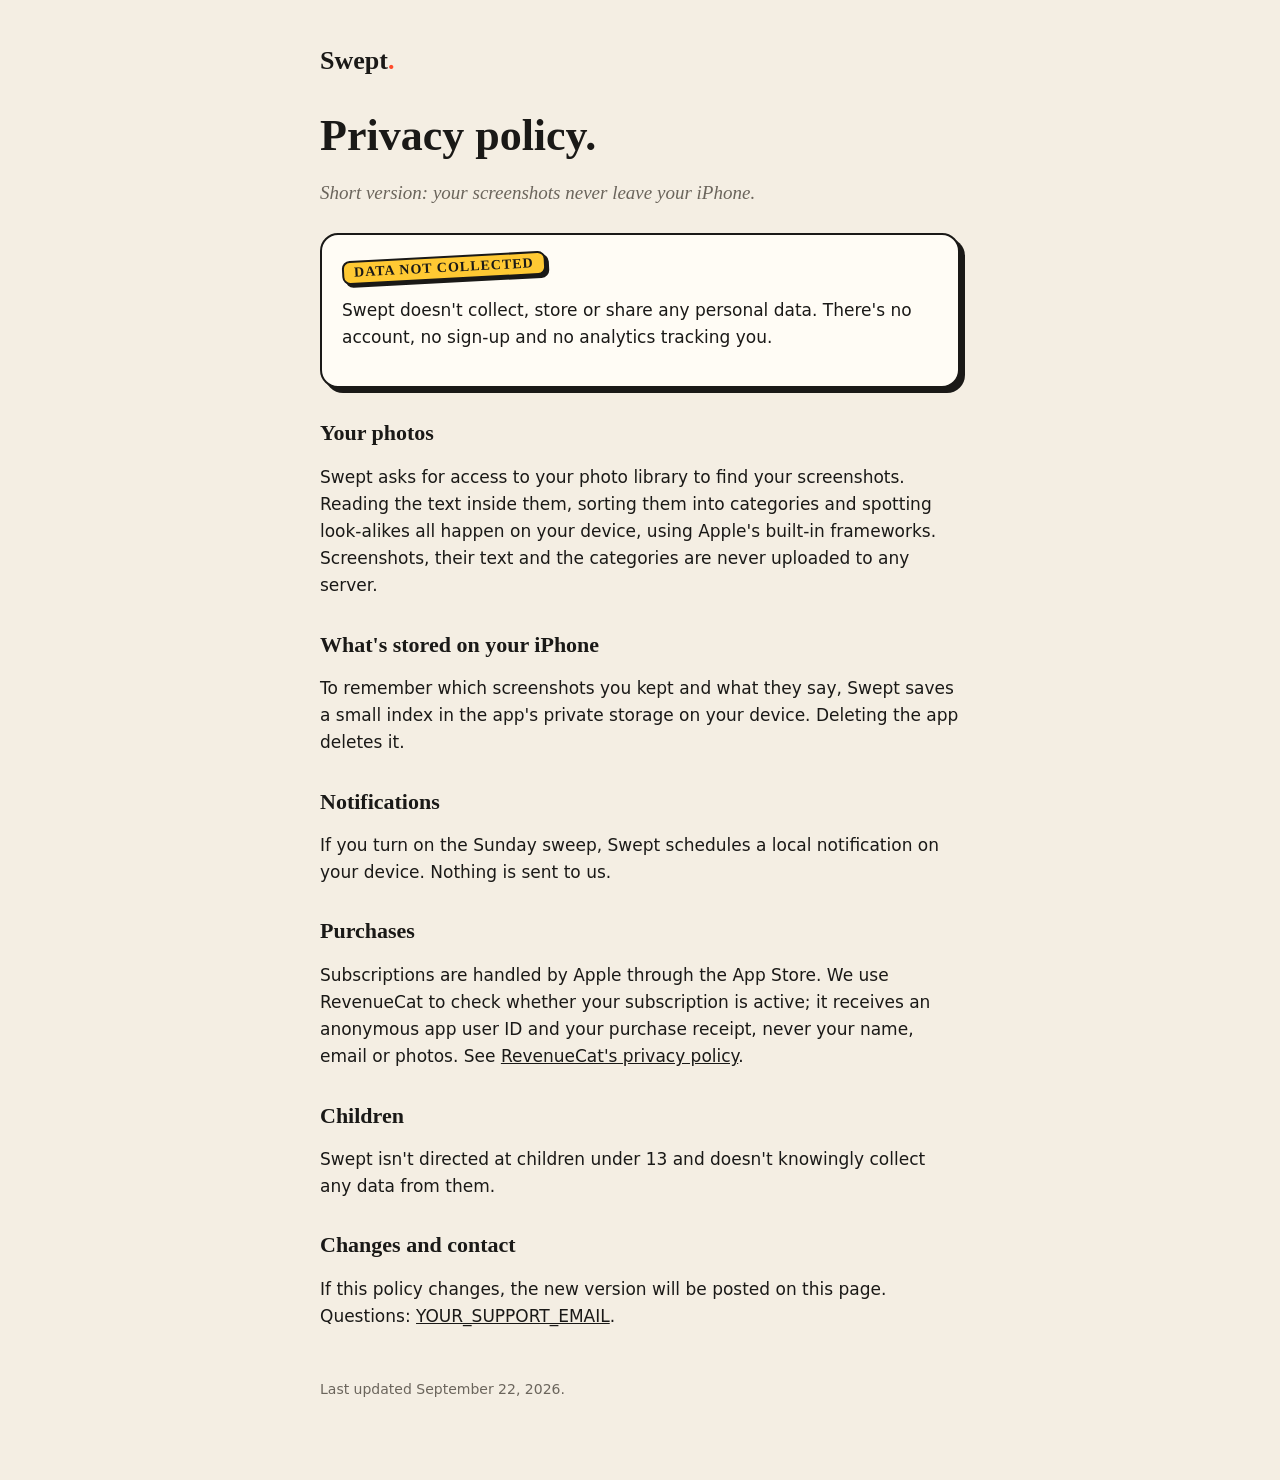
==== privacy.html @ 30696400 "Add Swept landing, privacy and support pages" ====
<!doctype html>
<html lang="en">
<head>
<meta charset="utf-8"><meta name="viewport" content="width=device-width, initial-scale=1">
<title>Swept Privacy Policy</title>
<link rel="stylesheet" href="style.css">
</head>
<body><main>
<a class="mark" href="index.html">Swept<span>.</span></a>
<h1>Privacy policy.</h1>
<p class="lede">Short version: your screenshots never leave your iPhone.</p>

<div class="card"><span class="stamp">DATA NOT COLLECTED</span>
<p>Swept doesn't collect, store or share any personal data. There's no account, no sign-up and no analytics tracking you.</p></div>

<h2>Your photos</h2>
<p>Swept asks for access to your photo library to find your screenshots. Reading the text inside them, sorting them into categories and spotting look-alikes all happen on your device, using Apple's built-in frameworks. Screenshots, their text and the categories are never uploaded to any server.</p>

<h2>What's stored on your iPhone</h2>
<p>To remember which screenshots you kept and what they say, Swept saves a small index in the app's private storage on your device. Deleting the app deletes it.</p>

<h2>Notifications</h2>
<p>If you turn on the Sunday sweep, Swept schedules a local notification on your device. Nothing is sent to us.</p>

<h2>Purchases</h2>
<p>Subscriptions are handled by Apple through the App Store. We use RevenueCat to check whether your subscription is active; it receives an anonymous app user ID and your purchase receipt, never your name, email or photos. See <a href="https://www.revenuecat.com/privacy">RevenueCat's privacy policy</a>.</p>

<h2>Children</h2>
<p>Swept isn't directed at children under 13 and doesn't knowingly collect any data from them.</p>

<h2>Changes and contact</h2>
<p>If this policy changes, the new version will be posted on this page. Questions: <a href="mailto:YOUR_SUPPORT_EMAIL">YOUR_SUPPORT_EMAIL</a>.</p>

<footer>Last updated September 22, 2026.</footer>
</main></body></html>
---- style.css ----
:root { --paper:#F4EEE3; --card:#FFFCF5; --ink:#1A1917; --soft:#6B655C; --tomato:#FF4B2B; --sun:#FFC933; }
@media (prefers-color-scheme: dark) { :root { --paper:#161412; --card:#221F1B; --ink:#F3EEE6; --soft:#A39C91; } }
* { box-sizing: border-box; }
body { margin:0; background:var(--paper); color:var(--ink); font: 17px/1.6 -apple-system, system-ui, sans-serif; }
main { max-width: 680px; margin: 0 auto; padding: 48px 20px 80px; }
.mark { font: 900 26px/1 "New York", Georgia, serif; text-decoration:none; color:var(--ink); }
.mark span { color: var(--tomato); }
h1 { font: 900 44px/1.05 "New York", Georgia, serif; margin: 36px 0 8px; }
h2 { font: 800 22px/1.2 "New York", Georgia, serif; margin: 32px 0 6px; }
.lede { color: var(--soft); font-style: italic; font-family: "New York", Georgia, serif; font-size: 19px; }
.card { background: var(--card); border: 2px solid var(--ink); border-radius: 18px; box-shadow: 5px 5px 0 var(--ink); padding: 18px 20px; margin: 24px 0; }
.stamp { display:inline-block; background: var(--sun); color:#1A1917; border:2px solid #1A1917; border-radius:8px; box-shadow:3px 3px 0 #1A1917; padding:2px 10px; font: 900 14px "New York", Georgia, serif; letter-spacing:1px; transform: rotate(-3deg); }
a { color: var(--ink); }
footer { margin-top: 48px; color: var(--soft); font-size: 14px; }
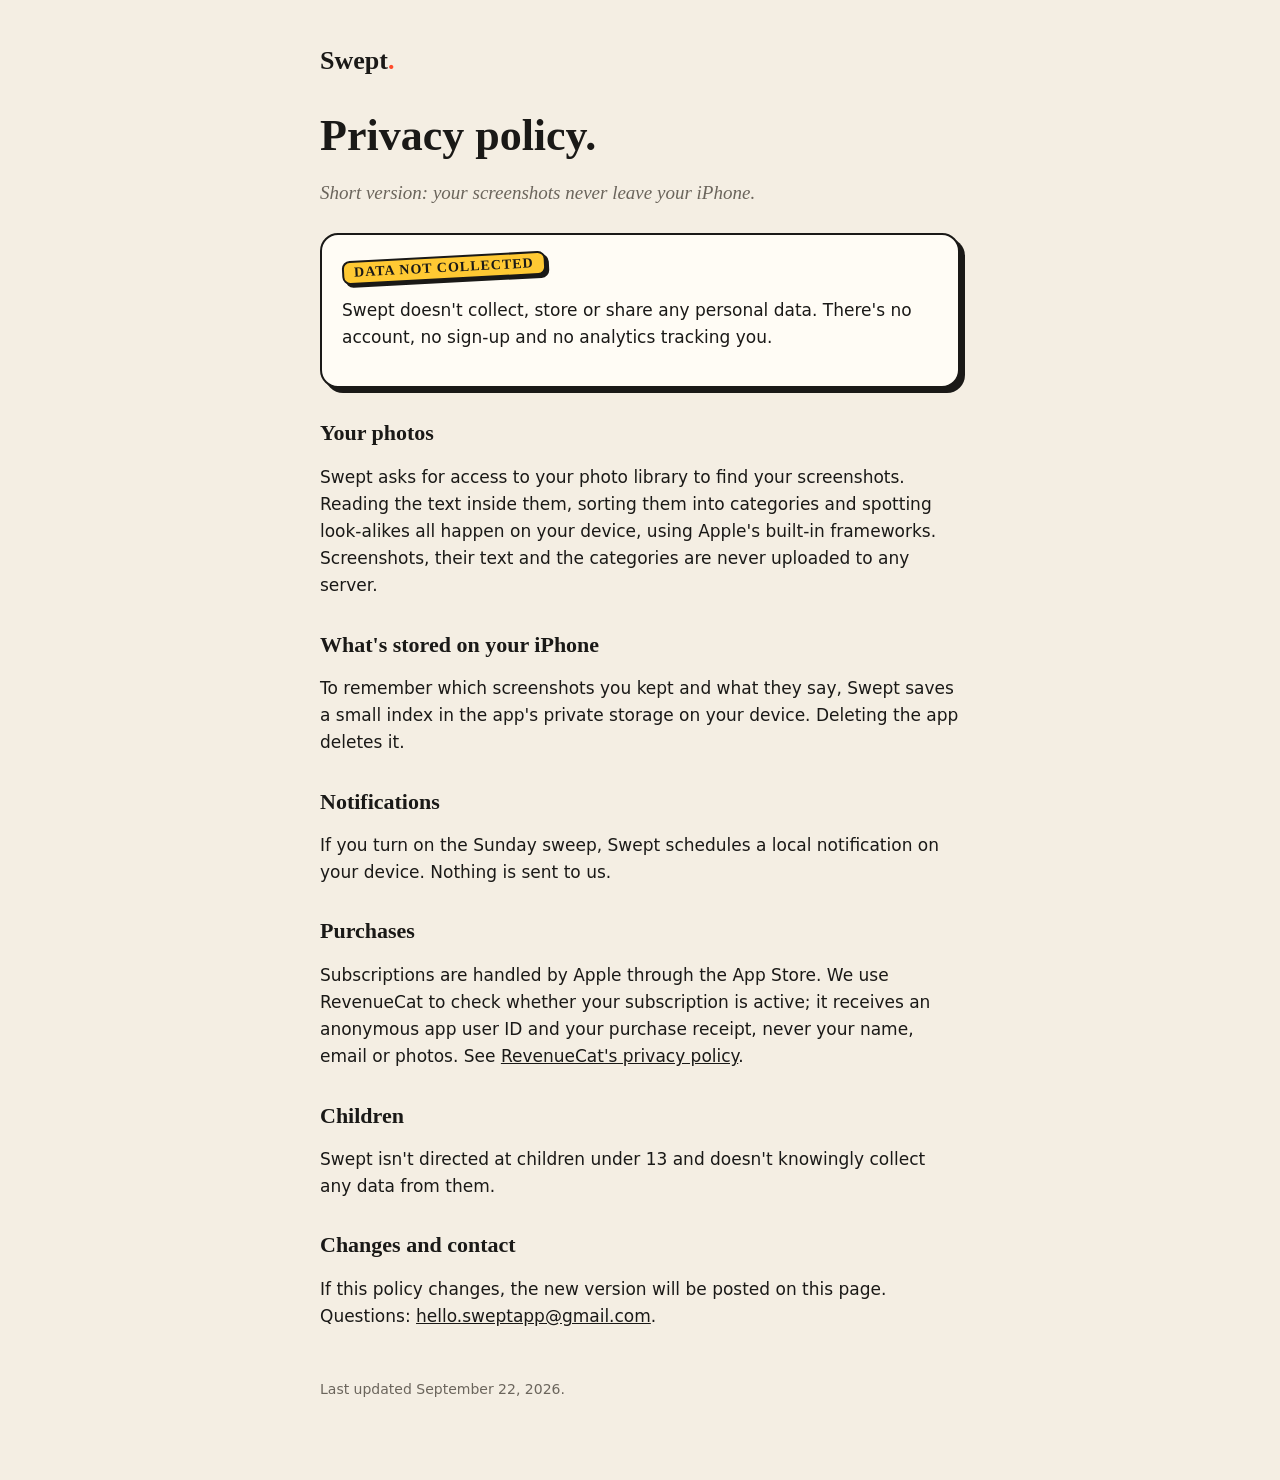
==== commit f67b77ac: "Add support email" ====
--- a/privacy.html
+++ b/privacy.html
@@ -29,7 +29,7 @@
 <p>Swept isn't directed at children under 13 and doesn't knowingly collect any data from them.</p>
 
 <h2>Changes and contact</h2>
-<p>If this policy changes, the new version will be posted on this page. Questions: <a href="mailto:YOUR_SUPPORT_EMAIL">YOUR_SUPPORT_EMAIL</a>.</p>
+<p>If this policy changes, the new version will be posted on this page. Questions: <a href="mailto:hello.sweptapp@gmail.com">hello.sweptapp@gmail.com</a>.</p>
 
 <footer>Last updated September 22, 2026.</footer>
 </main></body></html>
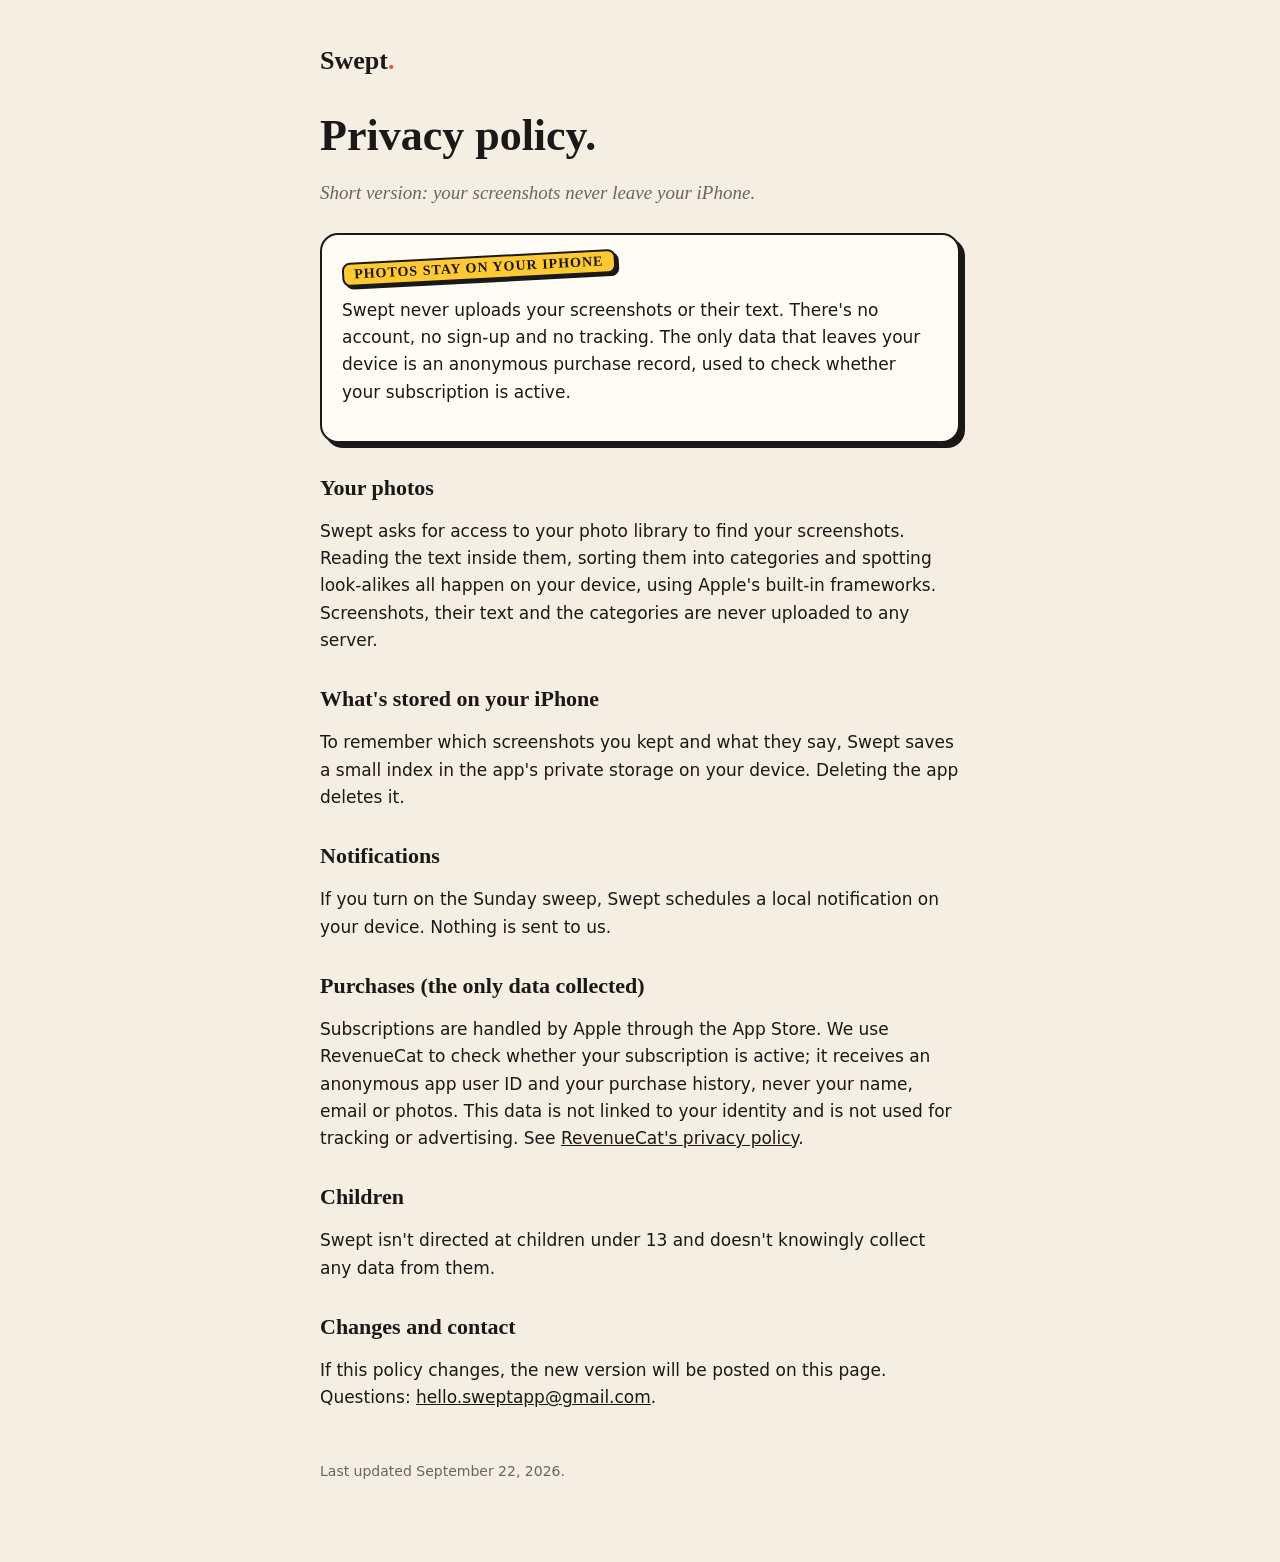
==== commit 0ced063c: "Privacy: declare anonymous purchase history" ====
--- a/privacy.html
+++ b/privacy.html
@@ -10,8 +10,8 @@
 <h1>Privacy policy.</h1>
 <p class="lede">Short version: your screenshots never leave your iPhone.</p>
 
-<div class="card"><span class="stamp">DATA NOT COLLECTED</span>
-<p>Swept doesn't collect, store or share any personal data. There's no account, no sign-up and no analytics tracking you.</p></div>
+<div class="card"><span class="stamp">PHOTOS STAY ON YOUR IPHONE</span>
+<p>Swept never uploads your screenshots or their text. There's no account, no sign-up and no tracking. The only data that leaves your device is an anonymous purchase record, used to check whether your subscription is active.</p></div>
 
 <h2>Your photos</h2>
 <p>Swept asks for access to your photo library to find your screenshots. Reading the text inside them, sorting them into categories and spotting look-alikes all happen on your device, using Apple's built-in frameworks. Screenshots, their text and the categories are never uploaded to any server.</p>
@@ -22,8 +22,8 @@
 <h2>Notifications</h2>
 <p>If you turn on the Sunday sweep, Swept schedules a local notification on your device. Nothing is sent to us.</p>
 
-<h2>Purchases</h2>
-<p>Subscriptions are handled by Apple through the App Store. We use RevenueCat to check whether your subscription is active; it receives an anonymous app user ID and your purchase receipt, never your name, email or photos. See <a href="https://www.revenuecat.com/privacy">RevenueCat's privacy policy</a>.</p>
+<h2>Purchases (the only data collected)</h2>
+<p>Subscriptions are handled by Apple through the App Store. We use RevenueCat to check whether your subscription is active; it receives an anonymous app user ID and your purchase history, never your name, email or photos. This data is not linked to your identity and is not used for tracking or advertising. See <a href="https://www.revenuecat.com/privacy">RevenueCat's privacy policy</a>.</p>
 
 <h2>Children</h2>
 <p>Swept isn't directed at children under 13 and doesn't knowingly collect any data from them.</p>
